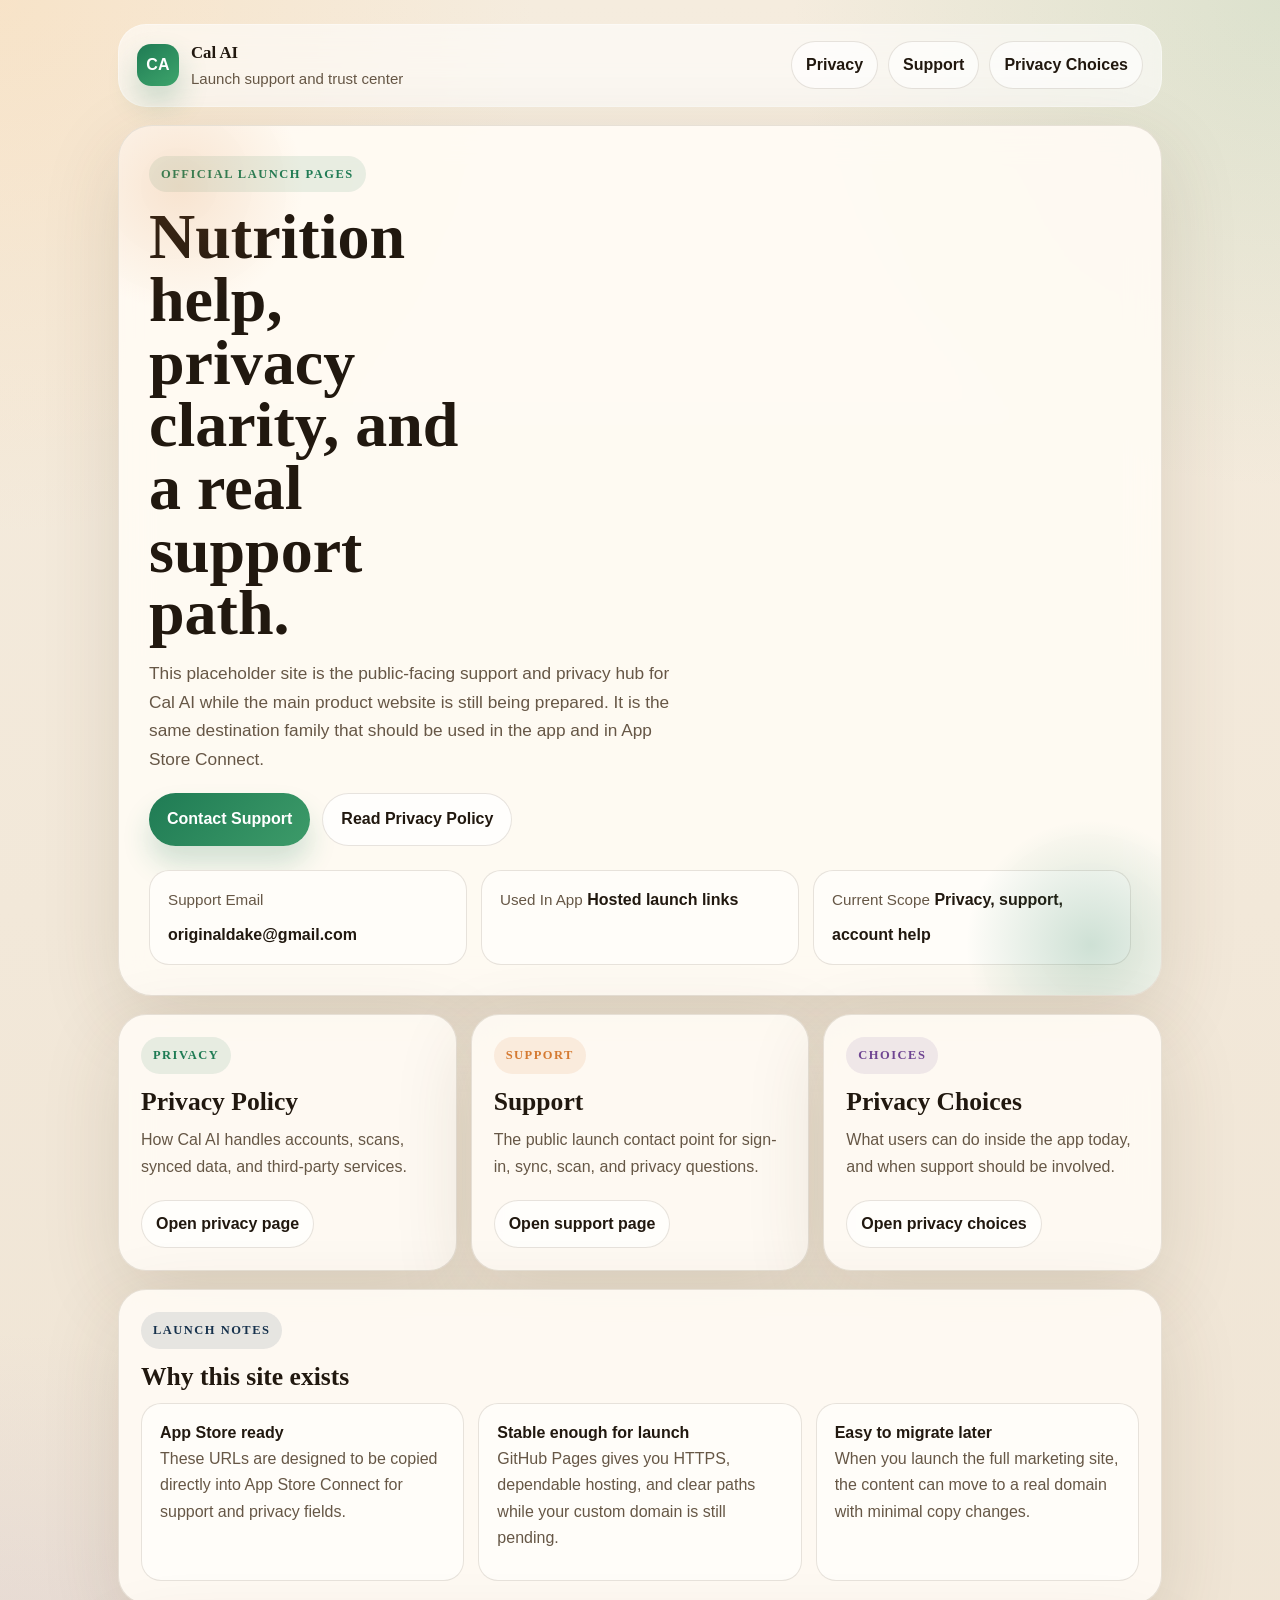
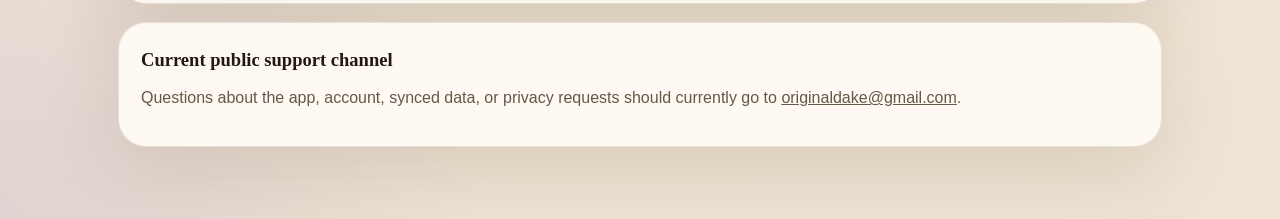
==== index.html @ 15dcf4ae "Publish launch trust pages" ====
<!DOCTYPE html>
<html lang="en">
<head>
  <meta charset="utf-8">
  <meta name="viewport" content="width=device-width, initial-scale=1">
  <title>Cal AI | Support and Privacy</title>
  <meta name="description" content="Official launch support, privacy, and privacy-choice pages for Cal AI.">
  <link rel="stylesheet" href="styles.css">
</head>
<body>
  <div class="site-shell">
    <header class="topbar">
      <a class="brand" href="./">
        <span class="brand-mark">CA</span>
        <span class="brand-copy">
          <strong>Cal AI</strong>
          <span>Launch support and trust center</span>
        </span>
      </a>
      <nav class="nav-links">
        <a href="./privacy/">Privacy</a>
        <a href="./support/">Support</a>
        <a href="./privacy-choices/">Privacy Choices</a>
      </nav>
    </header>

    <section class="hero">
      <span class="eyebrow green">Official Launch Pages</span>
      <h1>Nutrition help, privacy clarity, and a real support path.</h1>
      <p class="lead">
        This placeholder site is the public-facing support and privacy hub for Cal AI while the main
        product website is still being prepared. It is the same destination family that should be used
        in the app and in App Store Connect.
      </p>
      <div class="hero-actions">
        <a class="button" href="./support/">Contact Support</a>
        <a class="ghost-button" href="./privacy/">Read Privacy Policy</a>
      </div>
      <div class="stats">
        <div class="note">
          <span class="kicker">Support Email</span>
          <strong>originaldake@gmail.com</strong>
        </div>
        <div class="note">
          <span class="kicker">Used In App</span>
          <strong>Hosted launch links</strong>
        </div>
        <div class="note">
          <span class="kicker">Current Scope</span>
          <strong>Privacy, support, account help</strong>
        </div>
      </div>
    </section>

    <section class="section card-grid">
      <article class="card">
        <span class="eyebrow green">Privacy</span>
        <h2>Privacy Policy</h2>
        <p class="muted">How Cal AI handles accounts, scans, synced data, and third-party services.</p>
        <a class="mini-link" href="./privacy/">Open privacy page</a>
      </article>

      <article class="card">
        <span class="eyebrow amber">Support</span>
        <h2>Support</h2>
        <p class="muted">The public launch contact point for sign-in, sync, scan, and privacy questions.</p>
        <a class="mini-link" href="./support/">Open support page</a>
      </article>

      <article class="card">
        <span class="eyebrow plum">Choices</span>
        <h2>Privacy Choices</h2>
        <p class="muted">What users can do inside the app today, and when support should be involved.</p>
        <a class="mini-link" href="./privacy-choices/">Open privacy choices</a>
      </article>
    </section>

    <section class="section card">
      <span class="eyebrow navy">Launch Notes</span>
      <h2>Why this site exists</h2>
      <div class="feature-grid">
        <div class="note">
          <strong>App Store ready</strong>
          <p class="muted">These URLs are designed to be copied directly into App Store Connect for support and privacy fields.</p>
        </div>
        <div class="note">
          <strong>Stable enough for launch</strong>
          <p class="muted">GitHub Pages gives you HTTPS, dependable hosting, and clear paths while your custom domain is still pending.</p>
        </div>
        <div class="note">
          <strong>Easy to migrate later</strong>
          <p class="muted">When you launch the full marketing site, the content can move to a real domain with minimal copy changes.</p>
        </div>
      </div>
    </section>

    <footer class="footer-card">
      <h3>Current public support channel</h3>
      <p class="muted">Questions about the app, account, synced data, or privacy requests should currently go to <a href="mailto:originaldake@gmail.com">originaldake@gmail.com</a>.</p>
    </footer>
  </div>
</body>
</html>
---- styles.css ----
:root {
  color-scheme: light;
  --bg: #f5ecde;
  --bg-alt: #efe4d4;
  --surface: rgba(255, 251, 245, 0.92);
  --surface-strong: #fffdf9;
  --text: #21180f;
  --muted: #665746;
  --border: rgba(109, 89, 61, 0.16);
  --green: #1f7b54;
  --amber: #d57a32;
  --plum: #6f4592;
  --navy: #17324d;
  --shadow: 0 24px 80px rgba(77, 54, 25, 0.14);
  --radius-xl: 28px;
  --radius-lg: 20px;
  --radius-pill: 999px;
  --max-width: 1080px;
}

* {
  box-sizing: border-box;
}

html {
  scroll-behavior: smooth;
}

body {
  margin: 0;
  font-family: "Avenir Next", "Segoe UI", sans-serif;
  color: var(--text);
  background:
    radial-gradient(circle at top left, rgba(255, 202, 138, 0.26), transparent 24%),
    radial-gradient(circle at top right, rgba(108, 177, 130, 0.18), transparent 22%),
    radial-gradient(circle at bottom left, rgba(148, 124, 196, 0.16), transparent 22%),
    linear-gradient(180deg, var(--bg) 0%, var(--bg-alt) 100%);
  line-height: 1.65;
}

a {
  color: inherit;
}

.site-shell {
  max-width: var(--max-width);
  margin: 0 auto;
  padding: 24px 18px 72px;
}

.topbar {
  display: flex;
  flex-wrap: wrap;
  align-items: center;
  justify-content: space-between;
  gap: 14px;
  margin-bottom: 18px;
  padding: 14px 18px;
  border-radius: var(--radius-xl);
  background: rgba(255, 255, 255, 0.58);
  border: 1px solid rgba(255, 255, 255, 0.35);
  backdrop-filter: blur(16px);
}

.brand {
  display: flex;
  align-items: center;
  gap: 12px;
  text-decoration: none;
}

.brand-mark {
  width: 42px;
  height: 42px;
  display: inline-flex;
  align-items: center;
  justify-content: center;
  border-radius: 14px;
  font-weight: 800;
  letter-spacing: 0.02em;
  color: #fff;
  background: linear-gradient(145deg, var(--green), #3ea56c);
  box-shadow: 0 16px 30px rgba(31, 123, 84, 0.24);
}

.brand-copy strong,
.eyebrow,
h1,
h2,
h3 {
  font-family: "Iowan Old Style", "Palatino Linotype", serif;
}

.brand-copy strong {
  display: block;
  font-size: 1.05rem;
}

.brand-copy span {
  display: block;
  color: var(--muted);
  font-size: 0.94rem;
}

.nav-links {
  display: flex;
  flex-wrap: wrap;
  gap: 10px;
}

.nav-links a,
.mini-link,
.button,
.ghost-button {
  text-decoration: none;
}

.nav-links a,
.mini-link {
  padding: 10px 14px;
  border-radius: var(--radius-pill);
  border: 1px solid var(--border);
  background: rgba(255, 255, 255, 0.62);
  font-weight: 700;
}

.hero,
.card,
.footer-card {
  background: var(--surface);
  border: 1px solid var(--border);
  box-shadow: var(--shadow);
  backdrop-filter: blur(16px);
}

.hero {
  position: relative;
  overflow: hidden;
  border-radius: 34px;
  padding: 30px;
  margin-bottom: 18px;
}

.hero::before,
.hero::after {
  content: "";
  position: absolute;
  border-radius: 50%;
  pointer-events: none;
}

.hero::before {
  width: 260px;
  height: 260px;
  inset: -70px auto auto -70px;
  background: radial-gradient(circle, rgba(213, 122, 50, 0.18), transparent 68%);
}

.hero::after {
  width: 260px;
  height: 260px;
  inset: auto -60px -80px auto;
  background: radial-gradient(circle, rgba(31, 123, 84, 0.22), transparent 68%);
}

.eyebrow {
  display: inline-flex;
  align-items: center;
  padding: 8px 12px;
  border-radius: var(--radius-pill);
  letter-spacing: 0.12em;
  font-size: 0.78rem;
  font-weight: 800;
  text-transform: uppercase;
  margin-bottom: 14px;
}

.eyebrow.green {
  color: var(--green);
  background: rgba(31, 123, 84, 0.1);
}

.eyebrow.amber {
  color: var(--amber);
  background: rgba(213, 122, 50, 0.11);
}

.eyebrow.plum {
  color: var(--plum);
  background: rgba(111, 69, 146, 0.1);
}

.eyebrow.navy {
  color: var(--navy);
  background: rgba(23, 50, 77, 0.1);
}

h1 {
  margin: 0 0 14px;
  font-size: clamp(2.5rem, 5vw, 4.8rem);
  line-height: 0.98;
  max-width: 10ch;
}

h2 {
  margin: 0 0 12px;
  font-size: clamp(1.6rem, 2vw, 2.1rem);
  line-height: 1.08;
}

h3 {
  margin: 0 0 10px;
  font-size: 1.16rem;
}

p {
  margin: 0 0 12px;
}

.lead {
  max-width: 56ch;
  font-size: 1.08rem;
  color: var(--muted);
}

.hero-actions,
.button-row {
  display: flex;
  flex-wrap: wrap;
  gap: 12px;
  margin-top: 20px;
}

.button,
.ghost-button {
  display: inline-flex;
  align-items: center;
  justify-content: center;
  min-height: 48px;
  padding: 12px 18px;
  border-radius: var(--radius-pill);
  font-weight: 800;
}

.button {
  color: #fff;
  background: linear-gradient(135deg, var(--green), #3d9b69);
  box-shadow: 0 18px 28px rgba(31, 123, 84, 0.2);
}

.ghost-button {
  border: 1px solid var(--border);
  background: rgba(255, 255, 255, 0.74);
}

.stats,
.card-grid,
.feature-grid {
  display: grid;
  gap: 14px;
}

.stats {
  grid-template-columns: repeat(auto-fit, minmax(180px, 1fr));
  margin-top: 24px;
}

.card-grid,
.feature-grid {
  grid-template-columns: repeat(auto-fit, minmax(240px, 1fr));
}

.card {
  border-radius: var(--radius-xl);
  padding: 22px;
}

.muted {
  color: var(--muted);
}

.list {
  margin: 0;
  padding-left: 20px;
}

.list li {
  margin-bottom: 10px;
}

.note {
  padding: 16px 18px;
  border-radius: var(--radius-lg);
  border: 1px solid var(--border);
  background: var(--surface-strong);
}

.section {
  margin-bottom: 18px;
}

.footer-card {
  border-radius: var(--radius-xl);
  padding: 22px;
}

.mini-link {
  display: inline-flex;
  margin-top: 8px;
}

.kicker {
  display: inline-block;
  margin-bottom: 10px;
  color: var(--muted);
  font-size: 0.95rem;
}

@media (max-width: 720px) {
  .site-shell {
    padding: 18px 14px 56px;
  }

  .topbar,
  .hero,
  .card,
  .footer-card {
    border-radius: 22px;
  }

  .hero,
  .card,
  .footer-card {
    padding: 20px;
  }

  h1 {
    font-size: clamp(2.3rem, 12vw, 3.2rem);
  }
}
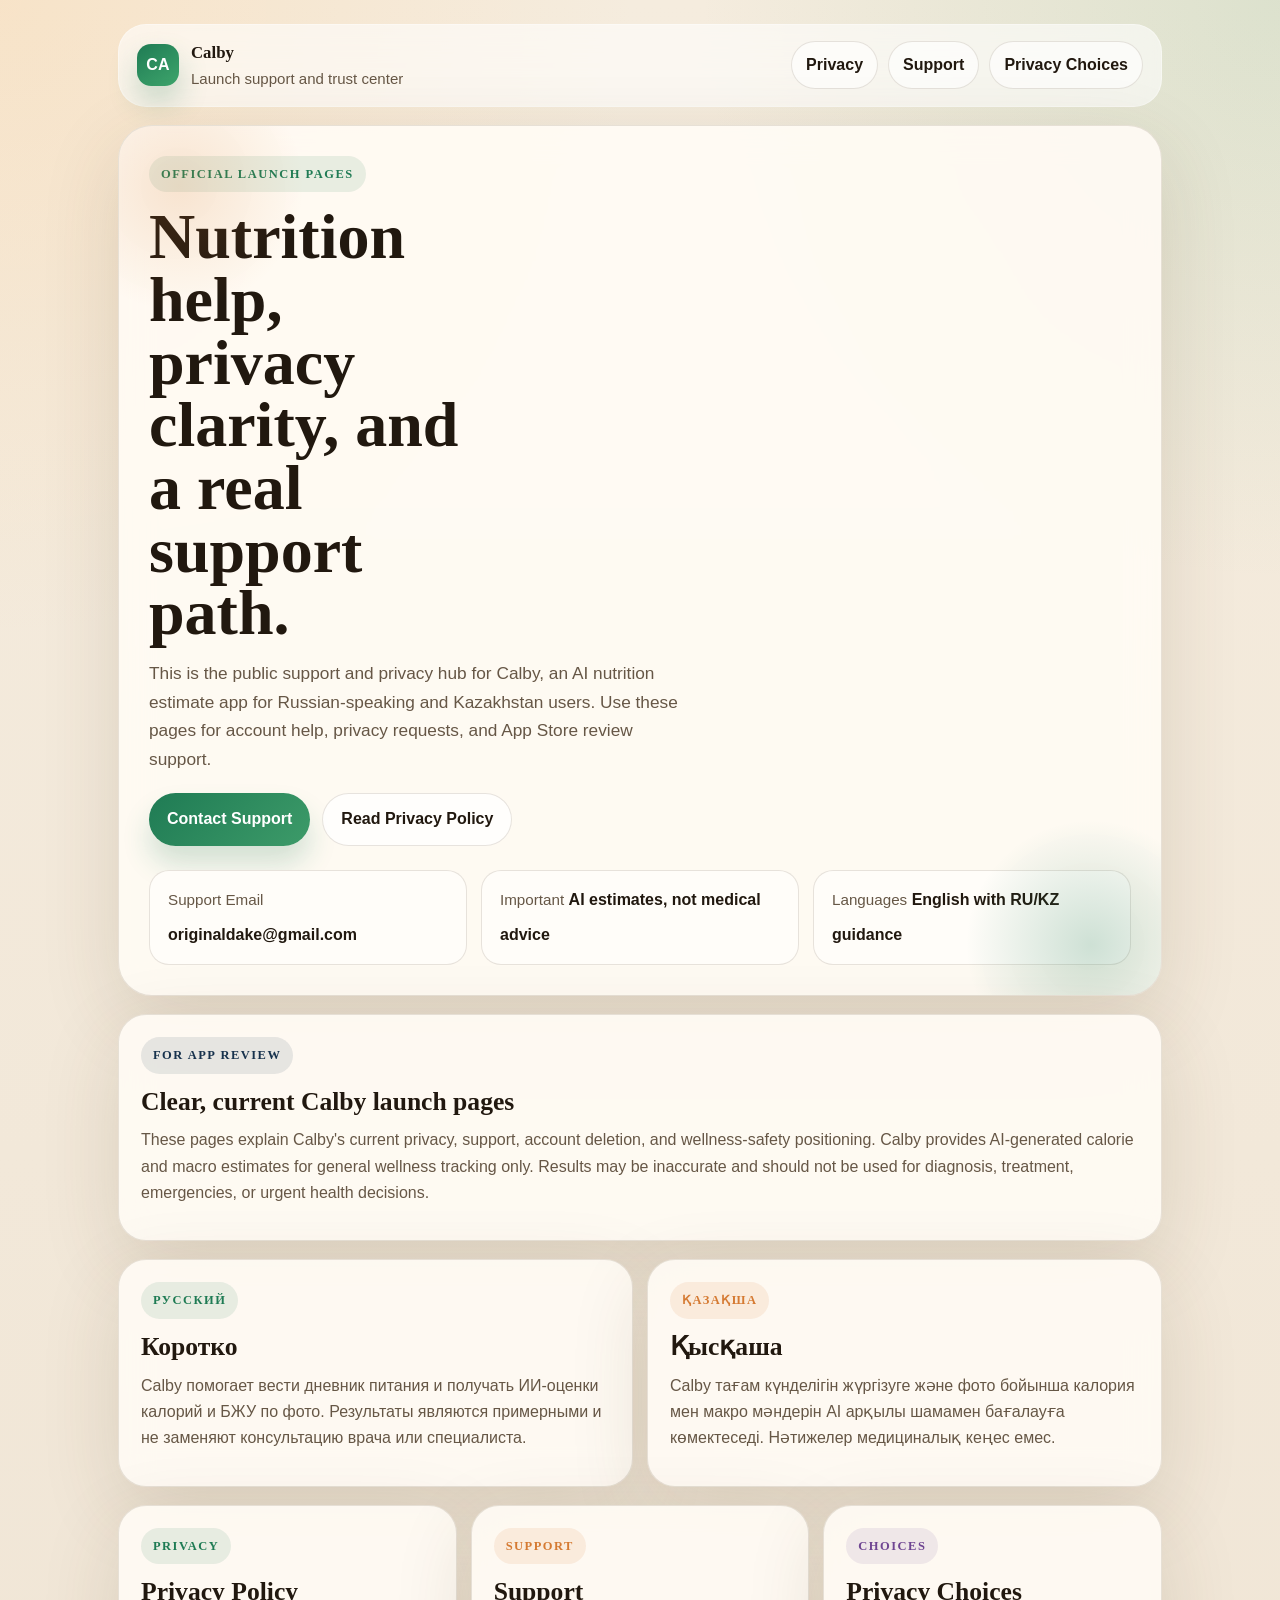
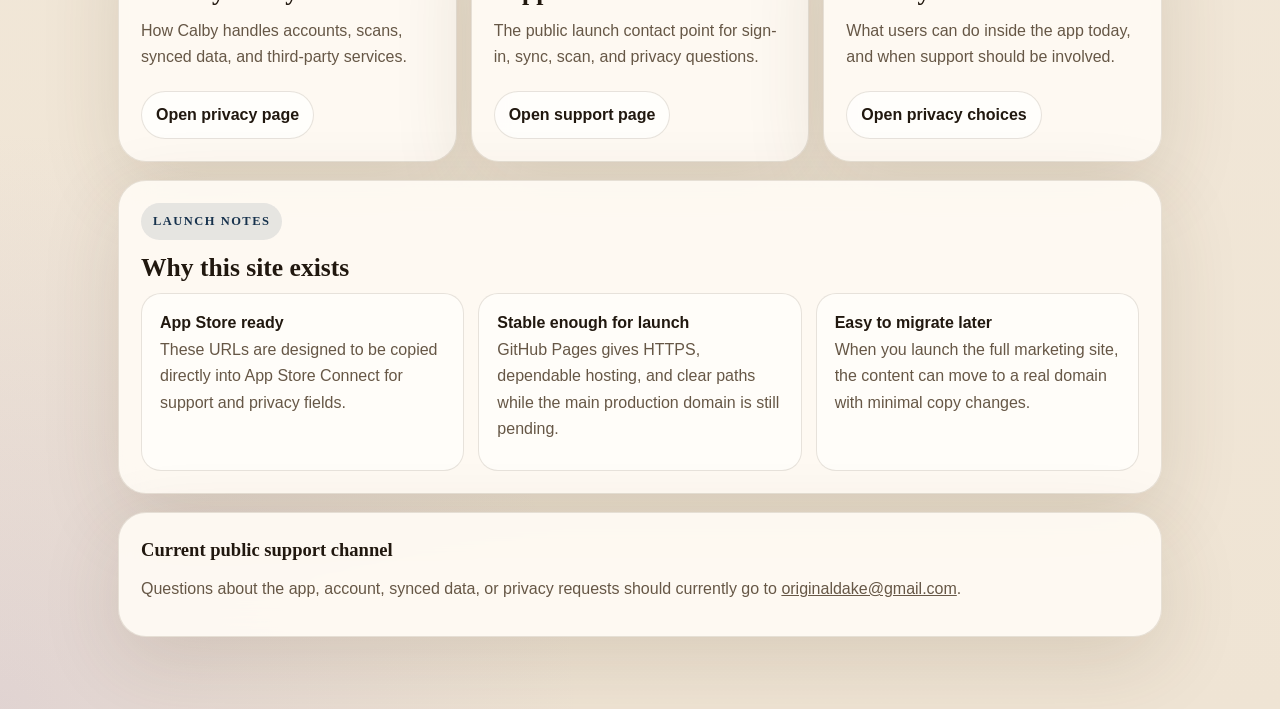
==== commit 79aef67d: "Rebrand launch trust homepage to Calby" ====
--- a/index.html
+++ b/index.html
@@ -3,8 +3,8 @@
 <head>
   <meta charset="utf-8">
   <meta name="viewport" content="width=device-width, initial-scale=1">
-  <title>Cal AI | Support and Privacy</title>
-  <meta name="description" content="Official launch support, privacy, and privacy-choice pages for Cal AI.">
+  <title>Calby | Support and Privacy</title>
+  <meta name="description" content="Official launch support, privacy, and privacy-choice pages for Calby.">
   <link rel="stylesheet" href="styles.css">
 </head>
 <body>
@@ -13,7 +13,7 @@
       <a class="brand" href="./">
         <span class="brand-mark">CA</span>
         <span class="brand-copy">
-          <strong>Cal AI</strong>
+          <strong>Calby</strong>
           <span>Launch support and trust center</span>
         </span>
       </a>
@@ -28,9 +28,9 @@
       <span class="eyebrow green">Official Launch Pages</span>
       <h1>Nutrition help, privacy clarity, and a real support path.</h1>
       <p class="lead">
-        This placeholder site is the public-facing support and privacy hub for Cal AI while the main
-        product website is still being prepared. It is the same destination family that should be used
-        in the app and in App Store Connect.
+        This is the public support and privacy hub for Calby, an AI nutrition estimate app for
+        Russian-speaking and Kazakhstan users. Use these pages for account help, privacy requests,
+        and App Store review support.
       </p>
       <div class="hero-actions">
         <a class="button" href="./support/">Contact Support</a>
@@ -42,21 +42,52 @@
           <strong>originaldake@gmail.com</strong>
         </div>
         <div class="note">
-          <span class="kicker">Used In App</span>
-          <strong>Hosted launch links</strong>
+          <span class="kicker">Important</span>
+          <strong>AI estimates, not medical advice</strong>
         </div>
         <div class="note">
-          <span class="kicker">Current Scope</span>
-          <strong>Privacy, support, account help</strong>
+          <span class="kicker">Languages</span>
+          <strong>English with RU/KZ guidance</strong>
         </div>
       </div>
+    </section>
+
+    <section class="section card">
+      <span class="eyebrow navy">For App Review</span>
+      <h2>Clear, current Calby launch pages</h2>
+      <p class="muted">
+        These pages explain Calby's current privacy, support, account deletion, and wellness-safety
+        positioning. Calby provides AI-generated calorie and macro estimates for general wellness
+        tracking only. Results may be inaccurate and should not be used for diagnosis, treatment,
+        emergencies, or urgent health decisions.
+      </p>
+    </section>
+
+    <section class="section card-grid">
+      <article class="card">
+        <span class="eyebrow green">Русский</span>
+        <h2>Коротко</h2>
+        <p class="muted">
+          Calby помогает вести дневник питания и получать ИИ-оценки калорий и БЖУ по фото.
+          Результаты являются примерными и не заменяют консультацию врача или специалиста.
+        </p>
+      </article>
+
+      <article class="card">
+        <span class="eyebrow amber">Қазақша</span>
+        <h2>Қысқаша</h2>
+        <p class="muted">
+          Calby тағам күнделігін жүргізуге және фото бойынша калория мен макро мәндерін AI арқылы
+          шамамен бағалауға көмектеседі. Нәтижелер медициналық кеңес емес.
+        </p>
+      </article>
     </section>
 
     <section class="section card-grid">
       <article class="card">
         <span class="eyebrow green">Privacy</span>
         <h2>Privacy Policy</h2>
-        <p class="muted">How Cal AI handles accounts, scans, synced data, and third-party services.</p>
+        <p class="muted">How Calby handles accounts, scans, synced data, and third-party services.</p>
         <a class="mini-link" href="./privacy/">Open privacy page</a>
       </article>
 
@@ -85,7 +116,7 @@
         </div>
         <div class="note">
           <strong>Stable enough for launch</strong>
-          <p class="muted">GitHub Pages gives you HTTPS, dependable hosting, and clear paths while your custom domain is still pending.</p>
+          <p class="muted">GitHub Pages gives HTTPS, dependable hosting, and clear paths while the main production domain is still pending.</p>
         </div>
         <div class="note">
           <strong>Easy to migrate later</strong>
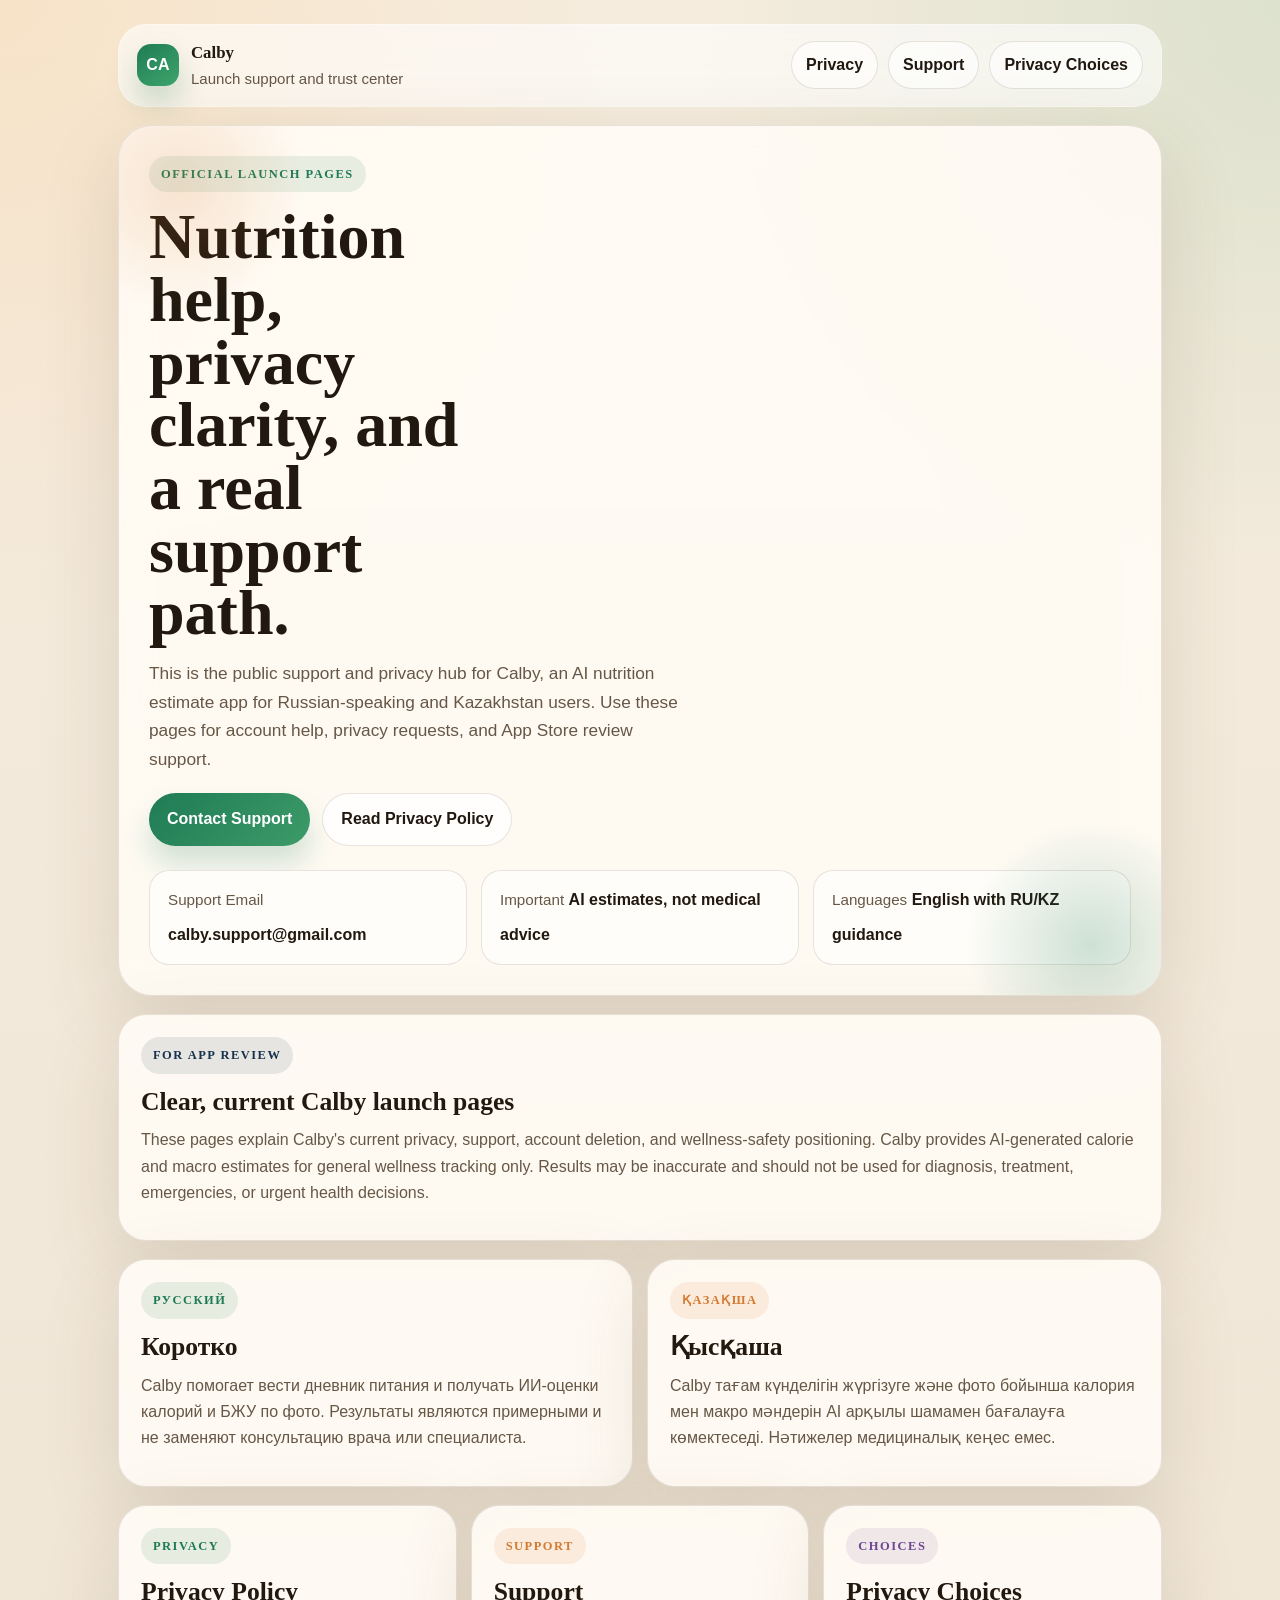
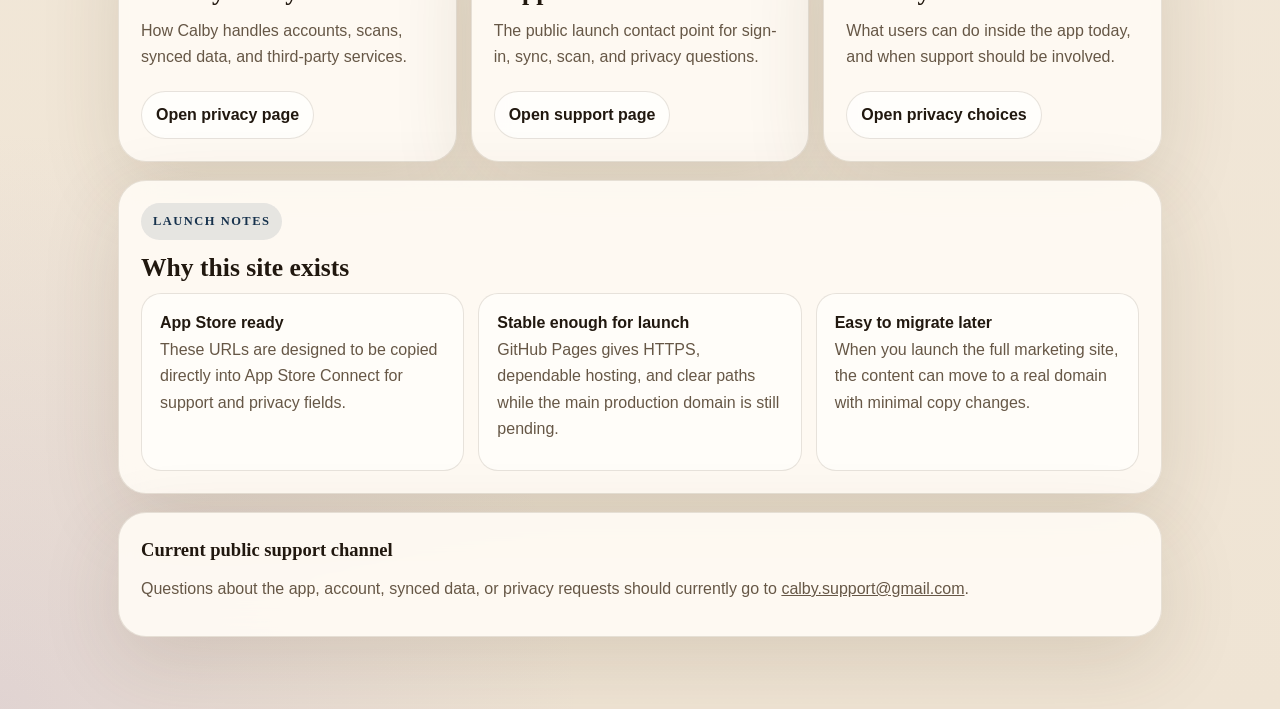
==== commit e8782ee8: "Update Calby support email" ====
--- a/index.html
+++ b/index.html
@@ -39,7 +39,7 @@
       <div class="stats">
         <div class="note">
           <span class="kicker">Support Email</span>
-          <strong>originaldake@gmail.com</strong>
+          <strong>calby.support@gmail.com</strong>
         </div>
         <div class="note">
           <span class="kicker">Important</span>
@@ -127,7 +127,7 @@
 
     <footer class="footer-card">
       <h3>Current public support channel</h3>
-      <p class="muted">Questions about the app, account, synced data, or privacy requests should currently go to <a href="mailto:originaldake@gmail.com">originaldake@gmail.com</a>.</p>
+      <p class="muted">Questions about the app, account, synced data, or privacy requests should currently go to <a href="mailto:calby.support@gmail.com">calby.support@gmail.com</a>.</p>
     </footer>
   </div>
 </body>
